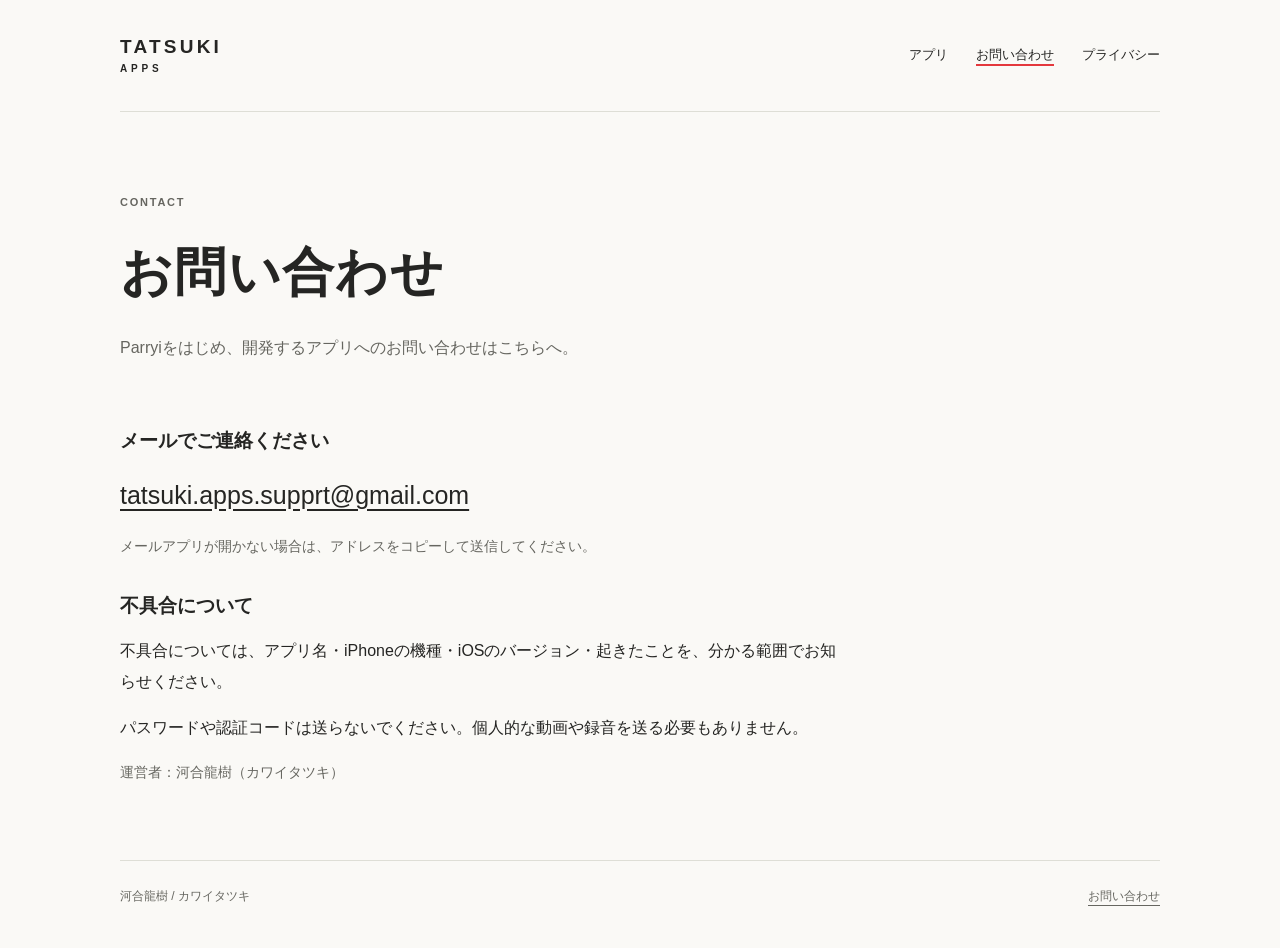
==== support.html @ 08423b34 "Publish approved app information, support and privacy pages" ====
<!doctype html>
<html lang="ja">
<head>
  <meta charset="utf-8">
  <meta name="viewport" content="width=device-width, initial-scale=1">
  <meta name="robots" content="noindex, nofollow">
  <meta name="description" content="河合龍樹が開発するアプリの案内・お問い合わせ・プライバシーポリシー。">
  <title>お問い合わせ | Tatsuki Apps</title>
  <link rel="stylesheet" href="./styles.css">
</head>
<body>
  <a class="skip" href="#main">本文へ移動</a>
  <header class="header">
    <a class="brand" href="./index.html">TATSUKI<span>APPS</span></a>
    <nav aria-label="メインメニュー"><a href="./index.html">アプリ</a><a href="./support.html" aria-current="page">お問い合わせ</a><a href="./privacy.html">プライバシー</a></nav>
  </header>
  <main id="main" tabindex="-1">
      <section class="intro compact"><p class="eyebrow">CONTACT</p><h1>お問い合わせ</h1><p class="lead">Parryiをはじめ、開発するアプリへのお問い合わせはこちらへ。</p></section>
      <section class="contact"><h2>メールでご連絡ください</h2><a class="email" href="mailto:tatsuki.apps.supprt@gmail.com">tatsuki.apps.supprt@gmail.com</a><p class="muted">メールアプリが開かない場合は、アドレスをコピーして送信してください。</p>
      <h2>不具合について</h2><p>不具合については、アプリ名・iPhoneの機種・iOSのバージョン・起きたことを、分かる範囲でお知らせください。</p>
      <p>パスワードや認証コードは送らないでください。個人的な動画や録音を送る必要もありません。</p>
      <p class="muted">運営者：河合龍樹（カワイタツキ）</p></section>
    </main>
  <footer><span>河合龍樹 / カワイタツキ</span><a href="./support.html">お問い合わせ</a></footer>
</body>
</html>
---- styles.css ----
:root { color-scheme: light; --ink:#252523; --muted:#666660; --paper:#faf9f6; --line:#deded6; --red:#e4383d; }
* { box-sizing:border-box; }
body { margin:0; background:var(--paper); color:var(--ink); font:16px/1.9 -apple-system,BlinkMacSystemFont,"Segoe UI","Noto Sans JP",sans-serif; -webkit-text-size-adjust:100%; }
a { color:inherit; text-underline-offset:5px; }
a:hover { text-decoration-thickness:2px; }
a:focus-visible { outline:3px solid #9b2529; outline-offset:5px; border-radius:2px; }
.skip { position:absolute; top:-100px; left:12px; padding:10px; background:white; z-index:3; }
.skip:focus { top:8px; }
.draft { padding:8px 20px; text-align:center; background:#eee8dd; font-size:12px; color:#5d5140; }
.header, main, footer { width:min(1040px, calc(100% - 80px)); margin-inline:auto; }
.header { min-height:112px; display:flex; align-items:center; justify-content:space-between; gap:24px; border-bottom:1px solid var(--line); }
.brand { display:flex; flex-direction:column; line-height:1.25; letter-spacing:.17em; font-size:19px; font-weight:750; text-decoration:none; }
.brand span { font-size:10px; letter-spacing:.38em; margin-top:4px; }
nav { display:flex; gap:28px; flex-wrap:wrap; }
nav a { font-size:13px; padding-block:10px; text-decoration:none; }
nav a[aria-current] { text-decoration:underline; text-decoration-color:var(--red); text-decoration-thickness:2px; }
.intro { padding:80px 0 64px; }
.eyebrow { font-size:11px; font-weight:650; letter-spacing:.16em; color:var(--muted); margin:0 0 20px; }
h1 { font-size:clamp(31px,5vw,52px); font-weight:650; line-height:1.5; letter-spacing:.025em; margin:0 0 22px; }
h2 { font-size:24px; line-height:1.5; font-weight:600; }
.lead { color:var(--muted); margin:0; }
.app { display:grid; grid-template-columns:200px 1fr; gap:48px; align-items:center; padding:40px 0 50px; border-block:1px solid var(--line); }
.app-mark { width:180px; height:180px; display:block; object-fit:contain; background:white; border:1px solid var(--line); border-radius:20px; }
.app h2 { font:500 40px/1.4 Futura,"Trebuchet MS",sans-serif; margin:0 0 18px; }
.status { display:inline-block; vertical-align:middle; font:12px/1.5 -apple-system,sans-serif; border:1px solid #ccc; border-radius:20px; padding:3px 10px; margin-left:12px; color:var(--muted); }
.muted { color:var(--muted); font-size:14px; }
.links { display:flex; flex-wrap:wrap; gap:14px 28px; font-size:14px; margin-top:24px; }
.links span { color:var(--red); }
.note { max-width:670px; margin:54px 0 72px; }
.note h2 { font-size:19px; }
.note p { color:var(--muted); }
.compact { padding-bottom:32px; }
.contact { max-width:720px; padding-bottom:60px; }
.contact h2 { font-size:19px; margin-top:32px; }
.email { font-size:clamp(18px,3vw,25px); overflow-wrap:anywhere; }
.policy { max-width:760px; padding:58px 0 72px; }
.policy h1 { font-size:clamp(26px,4vw,36px); }
.policy h2 { font-size:21px; margin-top:44px; }
.policy p, .policy li { line-height:2; overflow-wrap:anywhere; }
.policy ul { padding-left:1.4em; }
.policy li { margin:10px 0; }
footer { display:flex; justify-content:space-between; flex-wrap:wrap; gap:12px; border-top:1px solid var(--line); padding-block:24px 40px; font-size:12px; color:var(--muted); }
@media (max-width:600px) {
  .header, main, footer { width:calc(100% - 40px); }
  .header { align-items:flex-start; flex-direction:column; padding-block:22px; gap:14px; }
  nav { gap:20px; }
  .intro { padding:48px 0 36px; }
  .app { grid-template-columns:1fr; gap:28px; padding-top:32px; }
  .app-mark { width:114px; height:114px; border-radius:14px; }
  .app h2 { font-size:34px; }
  .policy { padding-top:36px; }
}
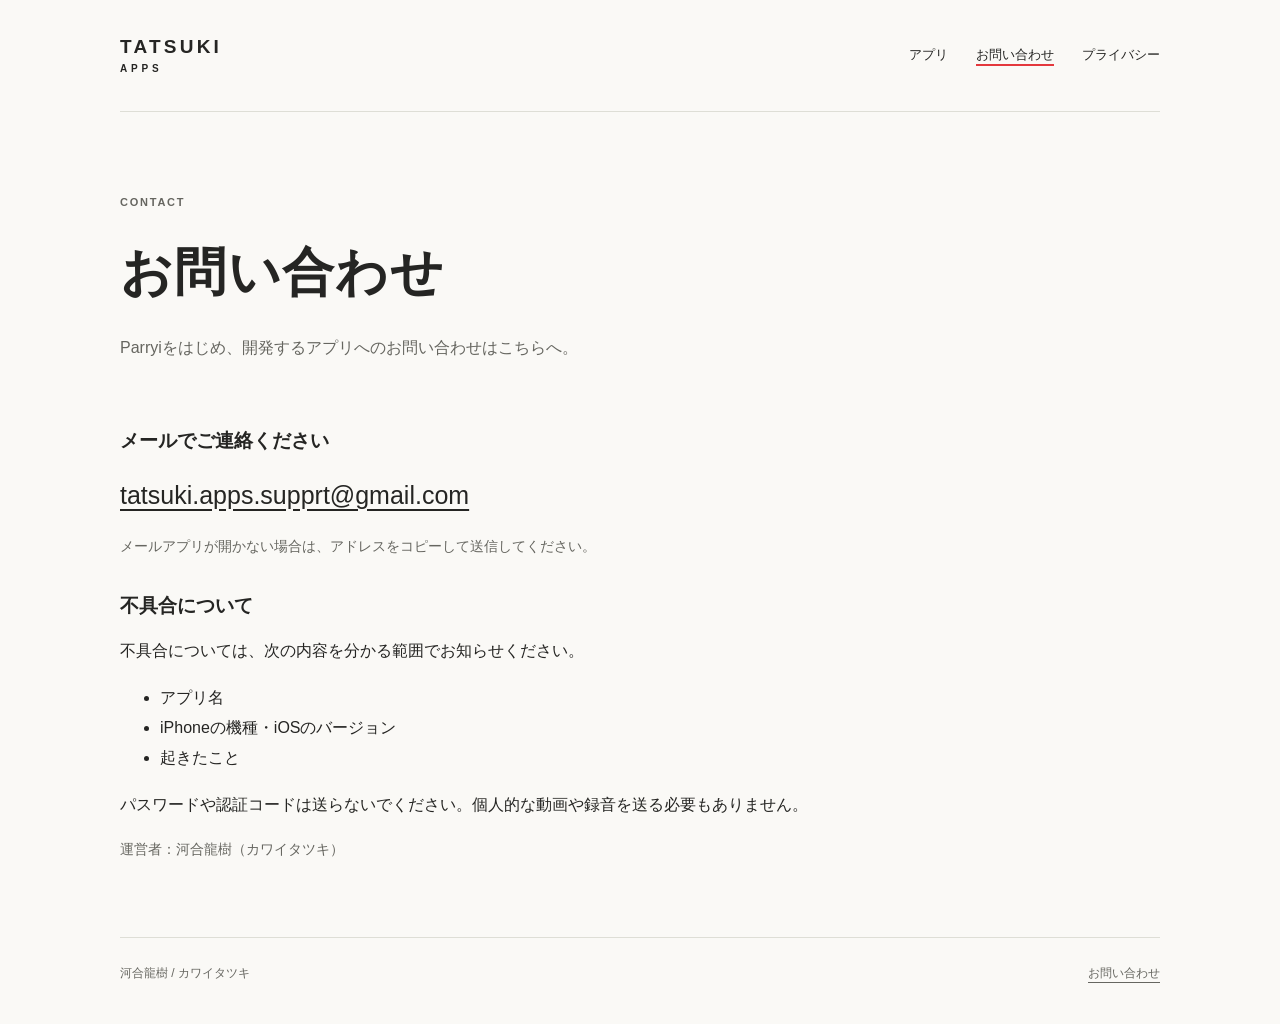
==== commit 93c8e276: "Update approved support and privacy wording" ====
--- a/support.html
+++ b/support.html
@@ -1,26 +1,27 @@
-<!doctype html>
-<html lang="ja">
-<head>
-  <meta charset="utf-8">
-  <meta name="viewport" content="width=device-width, initial-scale=1">
-  <meta name="robots" content="noindex, nofollow">
-  <meta name="description" content="河合龍樹が開発するアプリの案内・お問い合わせ・プライバシーポリシー。">
-  <title>お問い合わせ | Tatsuki Apps</title>
-  <link rel="stylesheet" href="./styles.css">
-</head>
-<body>
-  <a class="skip" href="#main">本文へ移動</a>
-  <header class="header">
-    <a class="brand" href="./index.html">TATSUKI<span>APPS</span></a>
-    <nav aria-label="メインメニュー"><a href="./index.html">アプリ</a><a href="./support.html" aria-current="page">お問い合わせ</a><a href="./privacy.html">プライバシー</a></nav>
-  </header>
-  <main id="main" tabindex="-1">
-      <section class="intro compact"><p class="eyebrow">CONTACT</p><h1>お問い合わせ</h1><p class="lead">Parryiをはじめ、開発するアプリへのお問い合わせはこちらへ。</p></section>
-      <section class="contact"><h2>メールでご連絡ください</h2><a class="email" href="mailto:tatsuki.apps.supprt@gmail.com">tatsuki.apps.supprt@gmail.com</a><p class="muted">メールアプリが開かない場合は、アドレスをコピーして送信してください。</p>
-      <h2>不具合について</h2><p>不具合については、アプリ名・iPhoneの機種・iOSのバージョン・起きたことを、分かる範囲でお知らせください。</p>
-      <p>パスワードや認証コードは送らないでください。個人的な動画や録音を送る必要もありません。</p>
-      <p class="muted">運営者：河合龍樹（カワイタツキ）</p></section>
-    </main>
-  <footer><span>河合龍樹 / カワイタツキ</span><a href="./support.html">お問い合わせ</a></footer>
-</body>
-</html>
+<!doctype html>
+<html lang="ja">
+<head>
+  <meta charset="utf-8">
+  <meta name="viewport" content="width=device-width, initial-scale=1">
+  <meta name="robots" content="noindex, nofollow">
+  <meta name="description" content="河合龍樹が開発するアプリの案内・お問い合わせ・プライバシーポリシー。">
+  <title>お問い合わせ | Tatsuki Apps</title>
+  <link rel="stylesheet" href="./styles.css">
+</head>
+<body>
+  <a class="skip" href="#main">本文へ移動</a>
+  <header class="header">
+    <a class="brand" href="./index.html">TATSUKI<span>APPS</span></a>
+    <nav aria-label="メインメニュー"><a href="./index.html">アプリ</a><a href="./support.html" aria-current="page">お問い合わせ</a><a href="./privacy.html">プライバシー</a></nav>
+  </header>
+  <main id="main" tabindex="-1">
+      <section class="intro compact"><p class="eyebrow">CONTACT</p><h1>お問い合わせ</h1><p class="lead">Parryiをはじめ、開発するアプリへのお問い合わせはこちらへ。</p></section>
+      <section class="contact"><h2>メールでご連絡ください</h2><a class="email" href="mailto:tatsuki.apps.supprt@gmail.com">tatsuki.apps.supprt@gmail.com</a><p class="muted">メールアプリが開かない場合は、アドレスをコピーして送信してください。</p>
+      <h2>不具合について</h2><p>不具合については、次の内容を分かる範囲でお知らせください。</p>
+      <ul><li>アプリ名</li><li>iPhoneの機種・iOSのバージョン</li><li>起きたこと</li></ul>
+      <p>パスワードや認証コードは送らないでください。個人的な動画や録音を送る必要もありません。</p>
+      <p class="muted">運営者：河合龍樹（カワイタツキ）</p></section>
+    </main>
+  <footer><span>河合龍樹 / カワイタツキ</span><a href="./support.html">お問い合わせ</a></footer>
+</body>
+</html>
